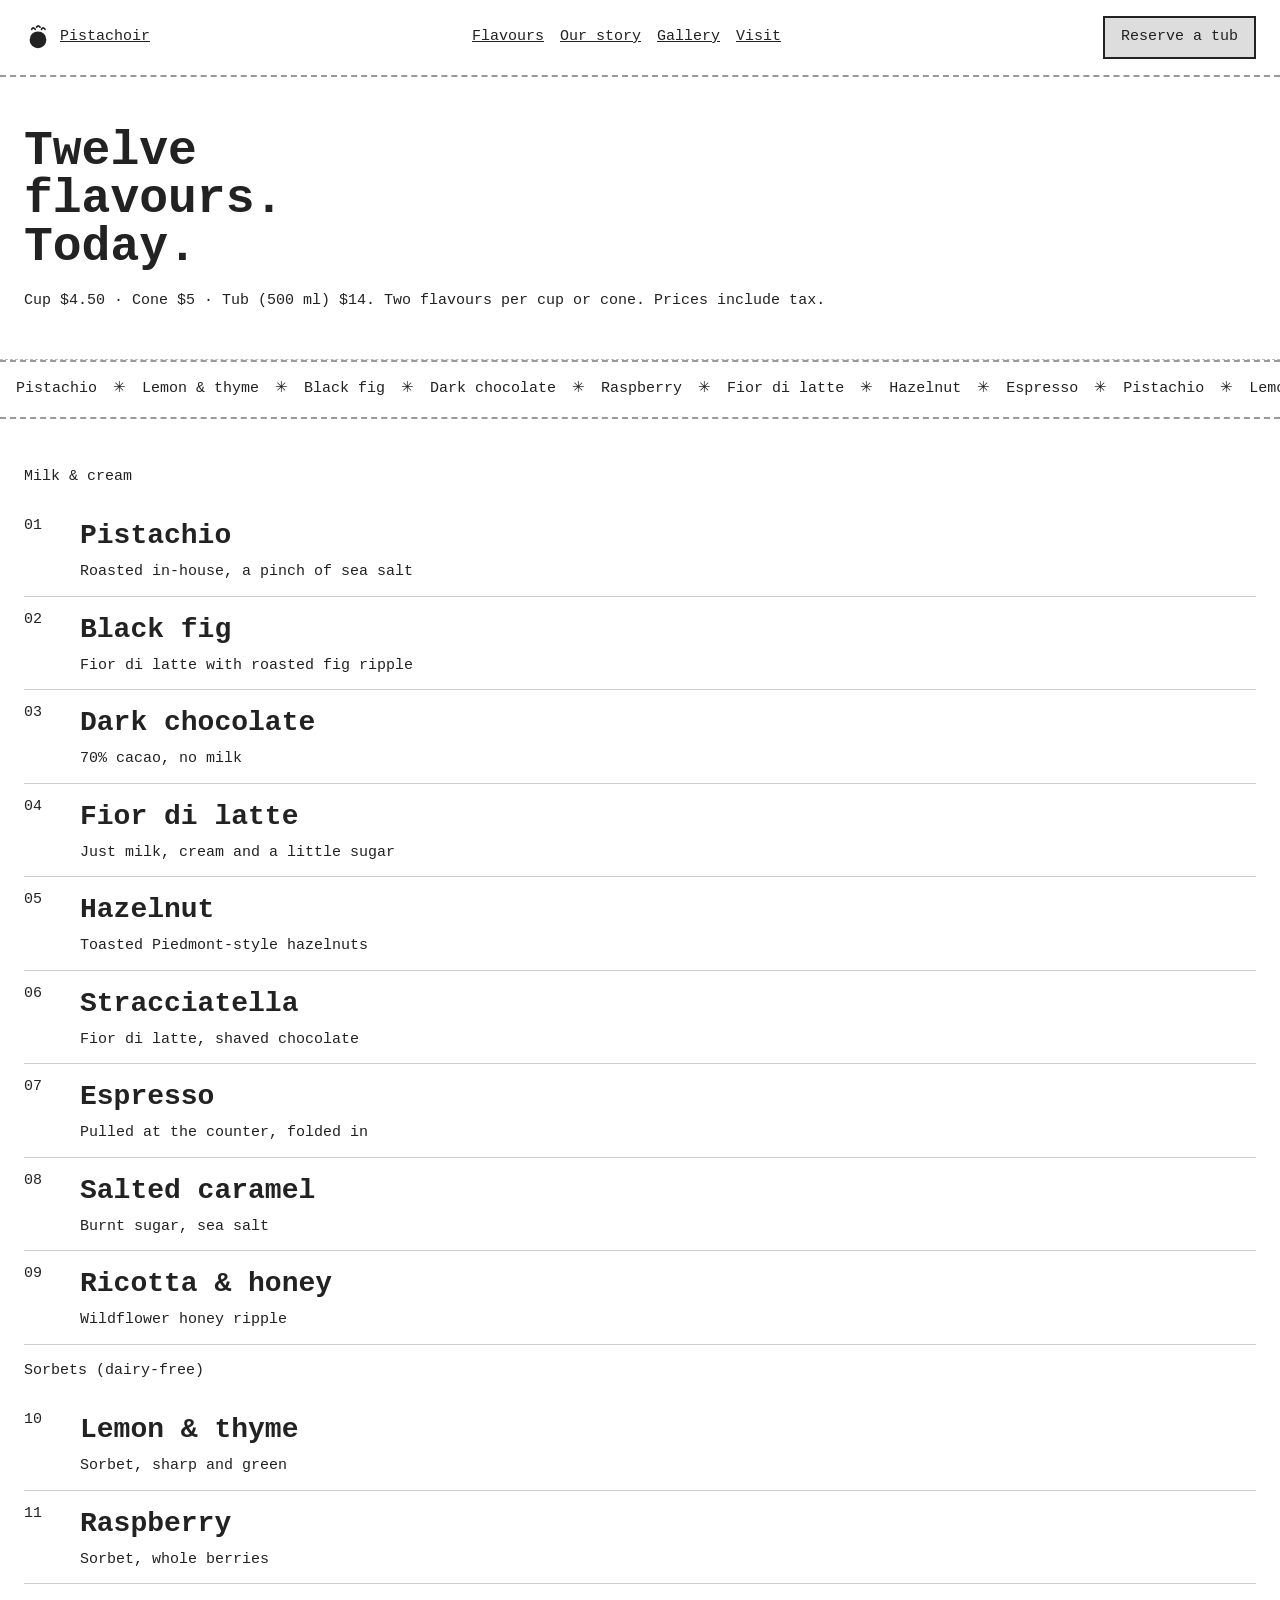
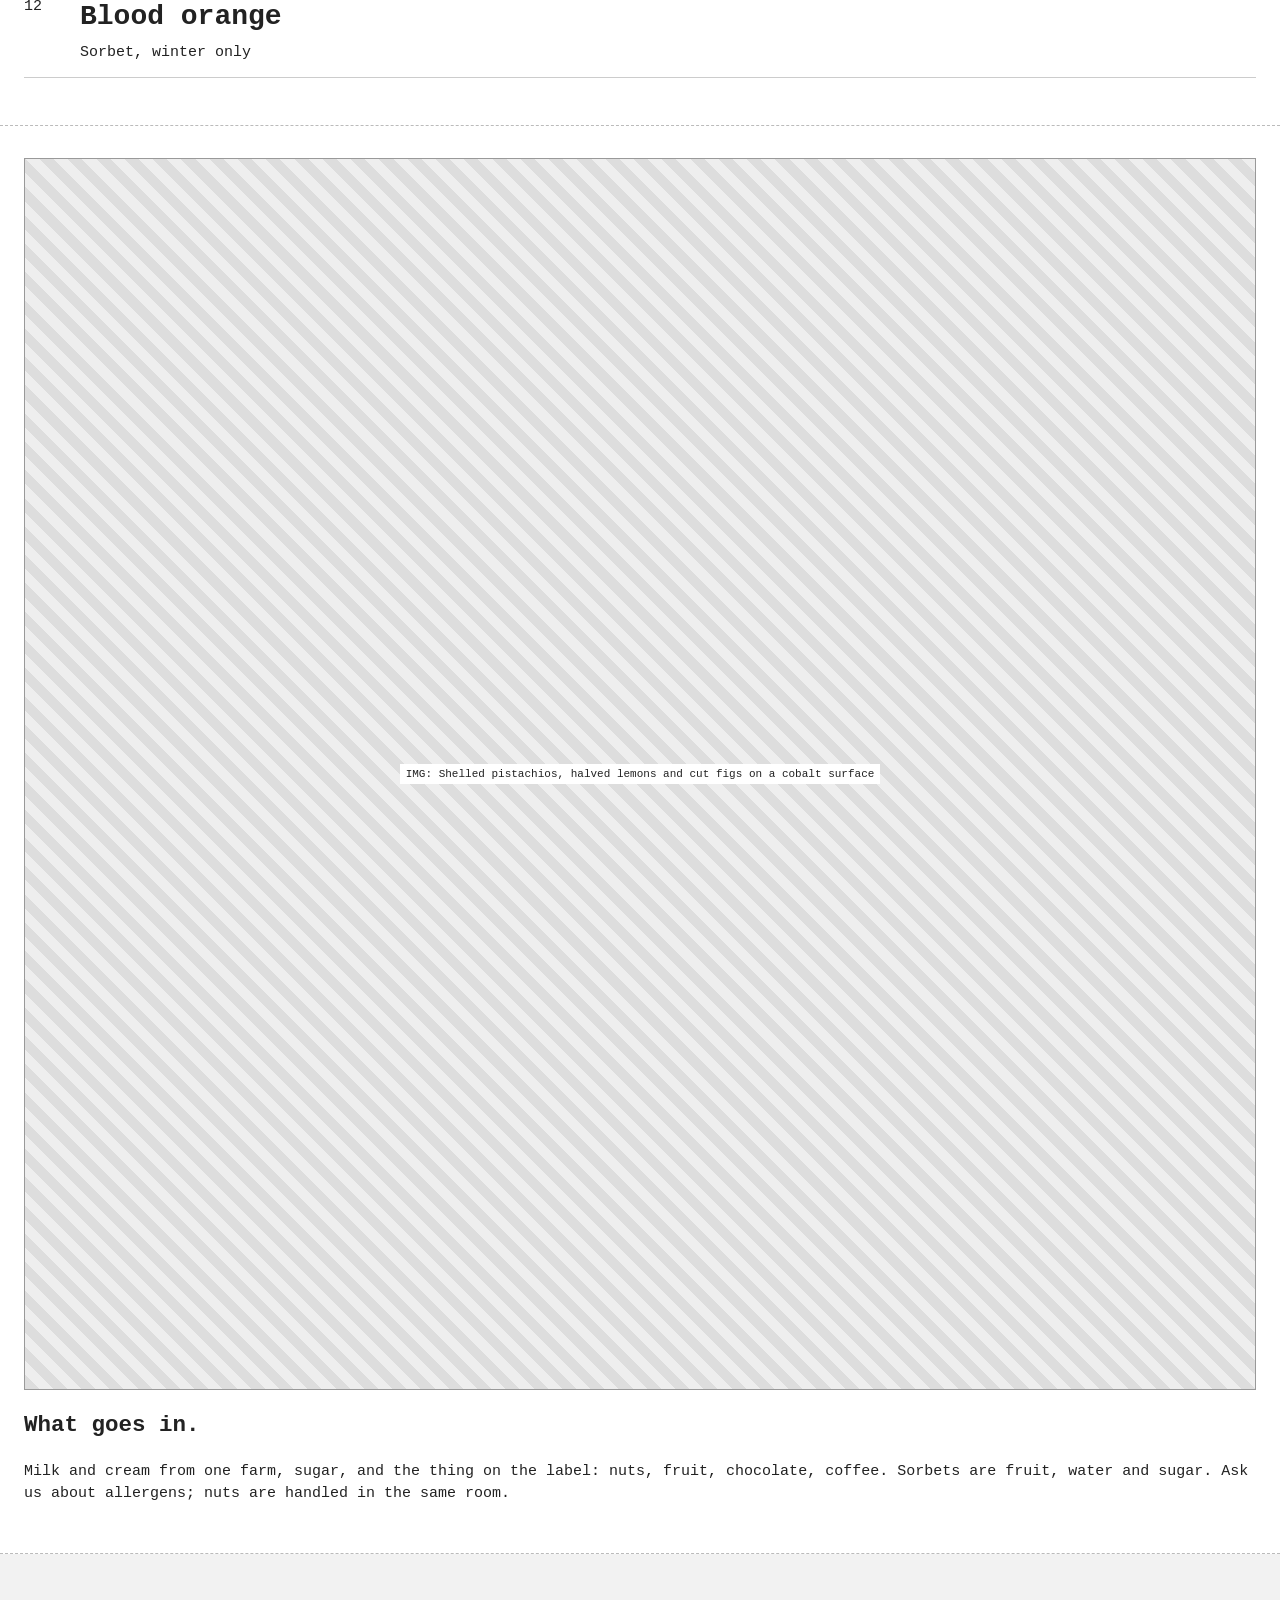
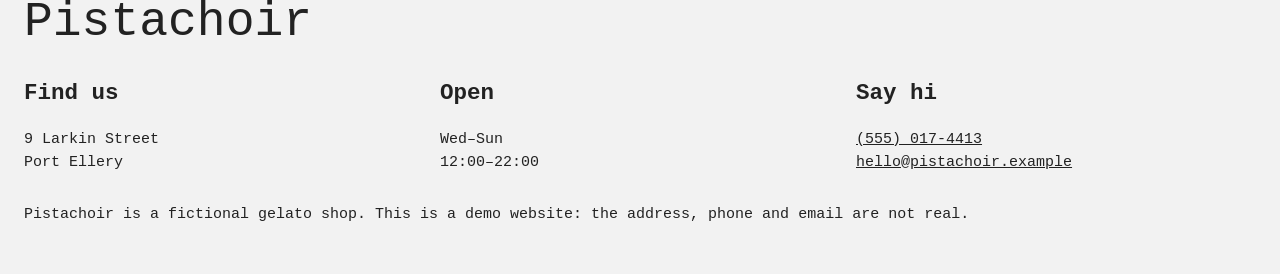
==== flavours.html @ d76c508a "Stage 0: wireframe - five pages, layout intent (overlaps, marquee, sticky chapters, sideways gallery" ====
<!doctype html>
<html lang="en">
<head>
<meta charset="utf-8">
<meta name="viewport" content="width=device-width, initial-scale=1">
<title>Flavours and prices · Pistachoir Gelato</title>
<meta name="description" content="All twelve Pistachoir gelato and sorbet flavours, with cup, cone and tub prices.">
<meta name="theme-color" content="#1b2db8">
<link rel="icon" href="favicon.svg" type="image/svg+xml">

<link rel="stylesheet" href="wireframe.css">

</head>
<body class="p-flav">
<a class="skip" href="#main">Skip to content</a>
<header class="hdr">
<a class="logo" href="index.html" aria-label="Pistachoir Gelato, home"><svg class="mark" viewBox="0 0 40 40" aria-hidden="true" focusable="false"><circle cx="20" cy="24" r="12" fill="currentColor"/><path d="M11 9q2-4 5 0M18 6q2-4 5 0M25 9q2-4 5 0" stroke="currentColor" stroke-width="2.4" fill="none" stroke-linecap="round"/></svg><span>Pistachoir</span></a>
<nav aria-label="Main"><ul class="nav"><li><a href="flavours.html" aria-current="page">Flavours</a></li><li><a href="story.html">Our story</a></li><li><a href="gallery.html">Gallery</a></li><li><a href="visit.html">Visit</a></li></ul></nav>
<a class="btn btn-sm" href="visit.html#reserve">Reserve a tub</a>
</header>
<main id="main">
<section class="phead">
<h1 class="mega" aria-label="Twelve flavours. Today."><span class="ln"><span class="w" style="--i:0">Twelve</span></span><span class="ln"><span class="w" style="--i:1">flavours.</span></span><span class="ln"><span class="w" style="--i:2">Today.</span></span></h1>
<p class="phead-copy reveal">Cup $4.50 · Cone $5 · Tub (500 ml) $14. Two flavours per cup or cone. Prices include tax.</p>
</section>
<div class="marquee" aria-hidden="true"><div class="track"><span>Pistachio</span><span class="star">✳</span><span>Lemon &amp; thyme</span><span class="star">✳</span><span>Black fig</span><span class="star">✳</span><span>Dark chocolate</span><span class="star">✳</span><span>Raspberry</span><span class="star">✳</span><span>Fior di latte</span><span class="star">✳</span><span>Hazelnut</span><span class="star">✳</span><span>Espresso</span><span class="star">✳</span><span>Pistachio</span><span class="star">✳</span><span>Lemon &amp; thyme</span><span class="star">✳</span><span>Black fig</span><span class="star">✳</span><span>Dark chocolate</span><span class="star">✳</span><span>Raspberry</span><span class="star">✳</span><span>Fior di latte</span><span class="star">✳</span><span>Hazelnut</span><span class="star">✳</span><span>Espresso</span><span class="star">✳</span></div></div><p class="sr">Flavours today: Pistachio, Lemon & thyme, Black fig, Dark chocolate, Raspberry, Fior di latte, Hazelnut, Espresso.</p>
<section class="choir full">
<div class="choir-head reveal"><p class="kicker">Milk &amp; cream</p></div>
<ol class="voices" start="1"><li data-img="img/tray-640.webp"><a href="flavours.html"><span class="num">01</span><span class="name">Pistachio</span><span class="note">Roasted in-house, a pinch of sea salt</span></a></li><li data-img="img/cups-640.webp"><a href="flavours.html"><span class="num">02</span><span class="name">Black fig</span><span class="note">Fior di latte with roasted fig ripple</span></a></li><li data-img="img/coupe-640.webp"><a href="flavours.html"><span class="num">03</span><span class="name">Dark chocolate</span><span class="note">70% cacao, no milk</span></a></li><li data-img="img/counter-640.webp"><a href="flavours.html"><span class="num">04</span><span class="name">Fior di latte</span><span class="note">Just milk, cream and a little sugar</span></a></li><li data-img="img/counter-640.webp"><a href="flavours.html"><span class="num">05</span><span class="name">Hazelnut</span><span class="note">Toasted Piedmont-style hazelnuts</span></a></li><li data-img="img/counter-640.webp"><a href="flavours.html"><span class="num">06</span><span class="name">Stracciatella</span><span class="note">Fior di latte, shaved chocolate</span></a></li><li data-img="img/coupe-640.webp"><a href="flavours.html"><span class="num">07</span><span class="name">Espresso</span><span class="note">Pulled at the counter, folded in</span></a></li><li data-img="img/counter-640.webp"><a href="flavours.html"><span class="num">08</span><span class="name">Salted caramel</span><span class="note">Burnt sugar, sea salt</span></a></li><li data-img="img/ingredients-640.webp"><a href="flavours.html"><span class="num">09</span><span class="name">Ricotta &amp; honey</span><span class="note">Wildflower honey ripple</span></a></li></ol>
<div class="choir-head reveal"><p class="kicker">Sorbets (dairy-free)</p></div>
<ol class="voices" start="10"><li data-img="img/coupe-640.webp"><a href="flavours.html"><span class="num">10</span><span class="name">Lemon &amp; thyme</span><span class="note">Sorbet, sharp and green</span></a></li><li data-img="img/cups-640.webp"><a href="flavours.html"><span class="num">11</span><span class="name">Raspberry</span><span class="note">Sorbet, whole berries</span></a></li><li data-img="img/ingredients-640.webp"><a href="flavours.html"><span class="num">12</span><span class="name">Blood orange</span><span class="note">Sorbet, winter only</span></a></li></ol>
<img class="follow" alt="" aria-hidden="true" width="320" height="240">
</section>
<section class="flav-aside">
<figure class="ph fa-fig clip" style="aspect-ratio:1024/1024"><span>IMG: Shelled pistachios, halved lemons and cut figs on a cobalt surface</span></figure>
<div class="reveal"><h2 class="big">What goes in.</h2><p>Milk and cream from one farm, sugar, and the thing on the label: nuts, fruit, chocolate, coffee. Sorbets are fruit, water and sugar. Ask us about allergens; nuts are handled in the same room.</p></div>
</section>
</main>
<footer class="ftr">
<p class="ftr-big" aria-hidden="true">Pistachoir</p>
<div class="ftr-grid">
<div><h2 class="ftr-h">Find us</h2><p>9 Larkin Street<br>Port Ellery</p></div>
<div><h2 class="ftr-h">Open</h2><p>Wed–Sun<br>12:00–22:00</p></div>
<div><h2 class="ftr-h">Say hi</h2><p><a href="tel:+15550174413">(555) 017-4413</a><br><a href="mailto:hello@pistachoir.example">hello@pistachoir.example</a></p></div>
</div>
<p class="fine">Pistachoir is a fictional gelato shop. This is a demo website: the address, phone and email are not real.</p>
</footer>
<a class="m-cta btn" href="visit.html#reserve">Reserve a tub</a>
</body>
</html>
---- wireframe.css ----
/* Stage 0 wireframe: layout intent only (overlaps, sticky, horizontal strip), no brand */
*{box-sizing:border-box}body{margin:0;font:15px/1.5 monospace;color:#222;background:#fff}
a{color:#222}.skip,.sr{position:absolute;left:-9999px}
.hdr{display:flex;gap:16px;align-items:center;justify-content:space-between;padding:16px 24px;border-bottom:2px dashed #999;flex-wrap:wrap}
.logo{display:flex;gap:8px;align-items:center}.mark{width:28px}.nav{display:flex;gap:16px;list-style:none;margin:0;padding:0;flex-wrap:wrap}
.btn{border:2px solid #222;padding:8px 16px;text-decoration:none;background:#ddd;display:inline-block;font:inherit}
.ph{margin:0;background:repeating-linear-gradient(45deg,#ddd 0 10px,#eee 10px 20px);border:1px solid #999;display:grid;place-items:center;width:100%}
.ph span{background:#fff;padding:2px 6px;font-size:11px;text-align:center}
section{padding:32px 24px;border-bottom:1px dashed #bbb;position:relative}
.mega .ln{display:block;font-size:48px;font-weight:bold;line-height:1}
.hero{display:grid;gap:16px}.hero-fig{max-width:320px}.badge{width:96px;border:1px dashed #999;border-radius:50%}.badge text{font-size:14px}
.marquee{border-block:2px dashed #999;padding:16px;white-space:nowrap;overflow:hidden}.marquee .track span{margin-right:16px}
.voices{list-style:none;padding:0}.voices a{display:grid;grid-template-columns:40px 1fr;gap:4px 16px;padding:12px 0;border-bottom:1px solid #ccc;text-decoration:none}
.voices .name{font-size:28px;font-weight:bold}.voices .note{grid-column:2}.follow{display:none}
.overlap{display:grid;gap:16px}.ghost{font-size:80px;color:#ddd;margin:0}
.clipword{font-size:72px;font-weight:bold;margin:0;color:#bbb}
.stats{display:grid;grid-template-columns:repeat(auto-fit,minmax(140px,1fr));gap:16px}.stat{border:1px solid #aaa;padding:16px}.stat-n{font-size:32px;margin:0}
.cta-band{display:grid;gap:16px}
.chapters{display:grid;gap:24px}.ch{border:1px solid #ccc;padding:16px;margin-bottom:16px}
.h-track{display:flex;gap:16px;overflow-x:auto}.h-item{flex:0 0 260px;margin:0}
.visit-grid{display:grid;gap:24px}.map{width:100%;max-width:400px;border:1px solid #999}.map .road{stroke:#999;stroke-width:6;fill:none}.map .sea{fill:#ddd}
.field{display:grid;gap:4px;margin-bottom:12px}input,select{font:inherit;padding:8px}
.ftr{padding:32px 24px;background:#f2f2f2}.ftr-big{font-size:48px;margin:0}.ftr-grid{display:grid;grid-template-columns:repeat(auto-fit,minmax(160px,1fr));gap:16px}
.m-cta{display:none}
@media(min-width:900px){.hero{grid-template-columns:2fr 1fr}.overlap,.cta-band,.chapters,.visit-grid{grid-template-columns:1fr 1fr}}
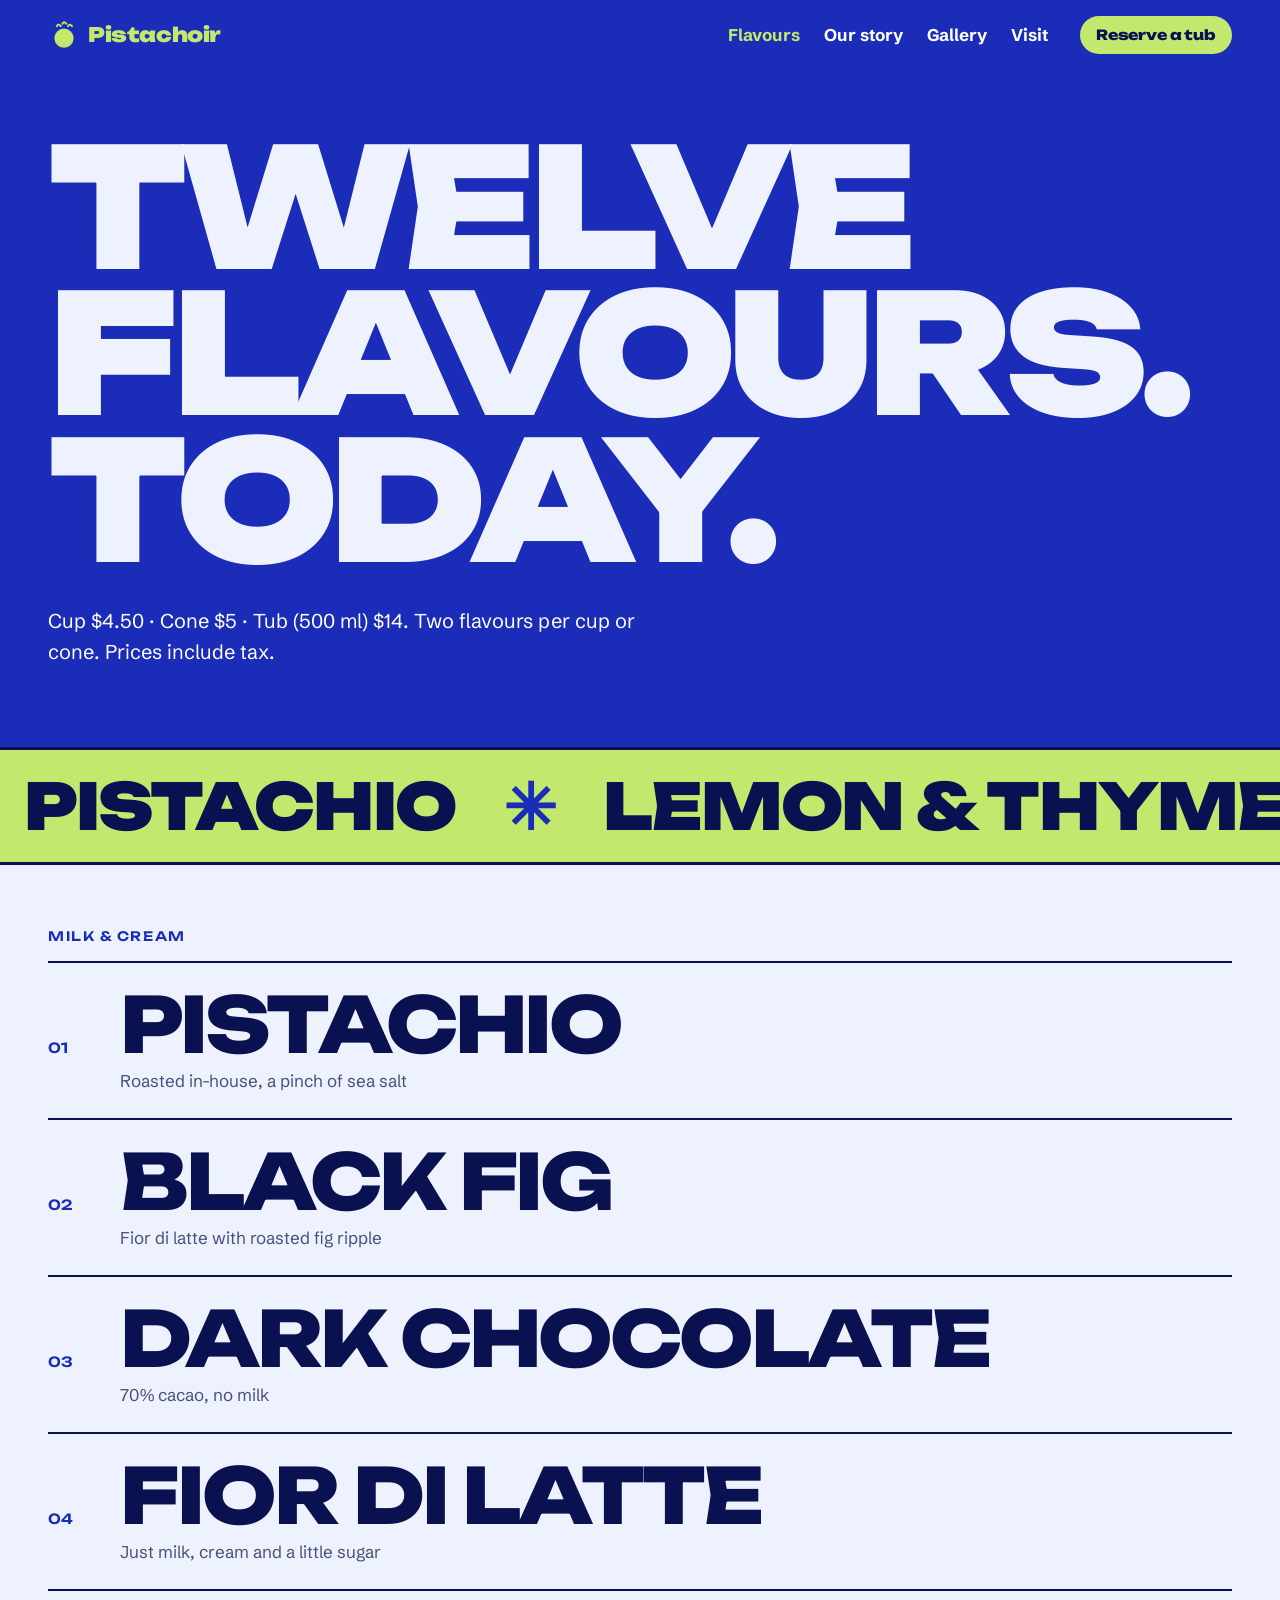
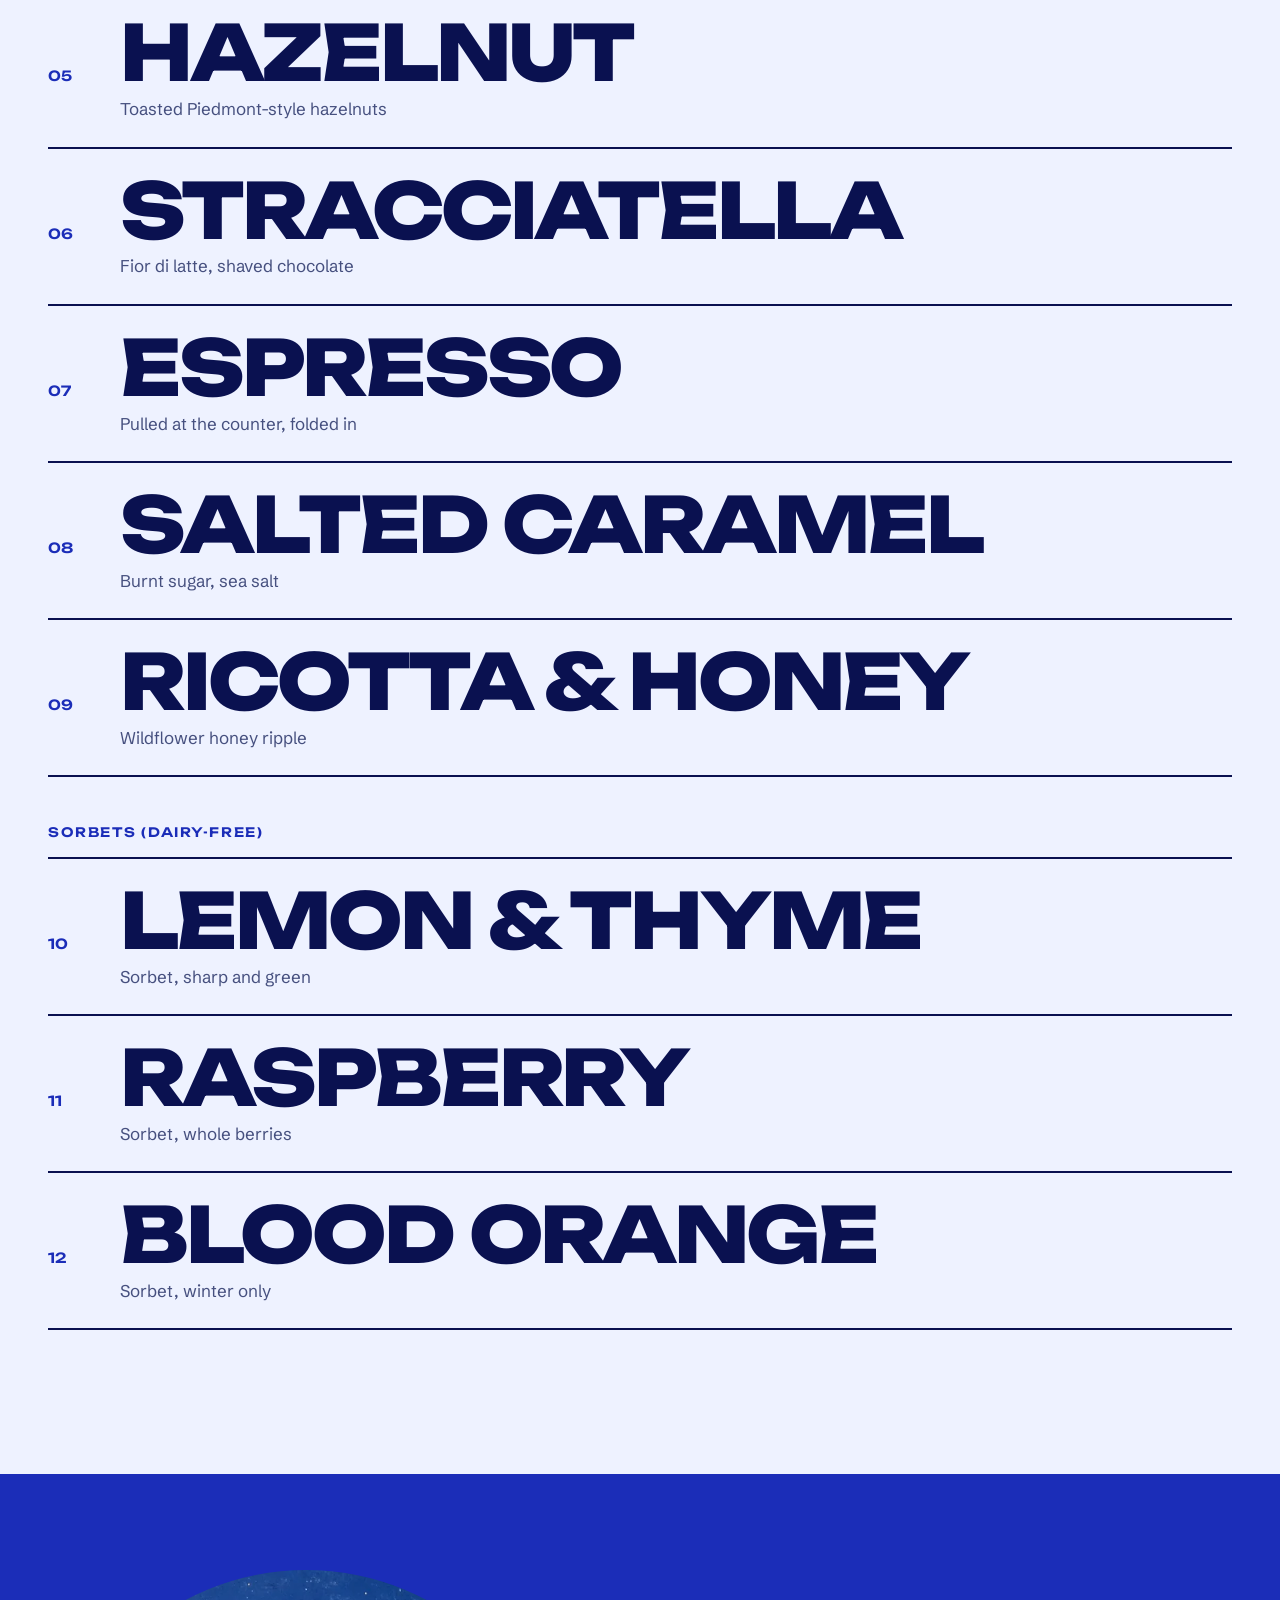
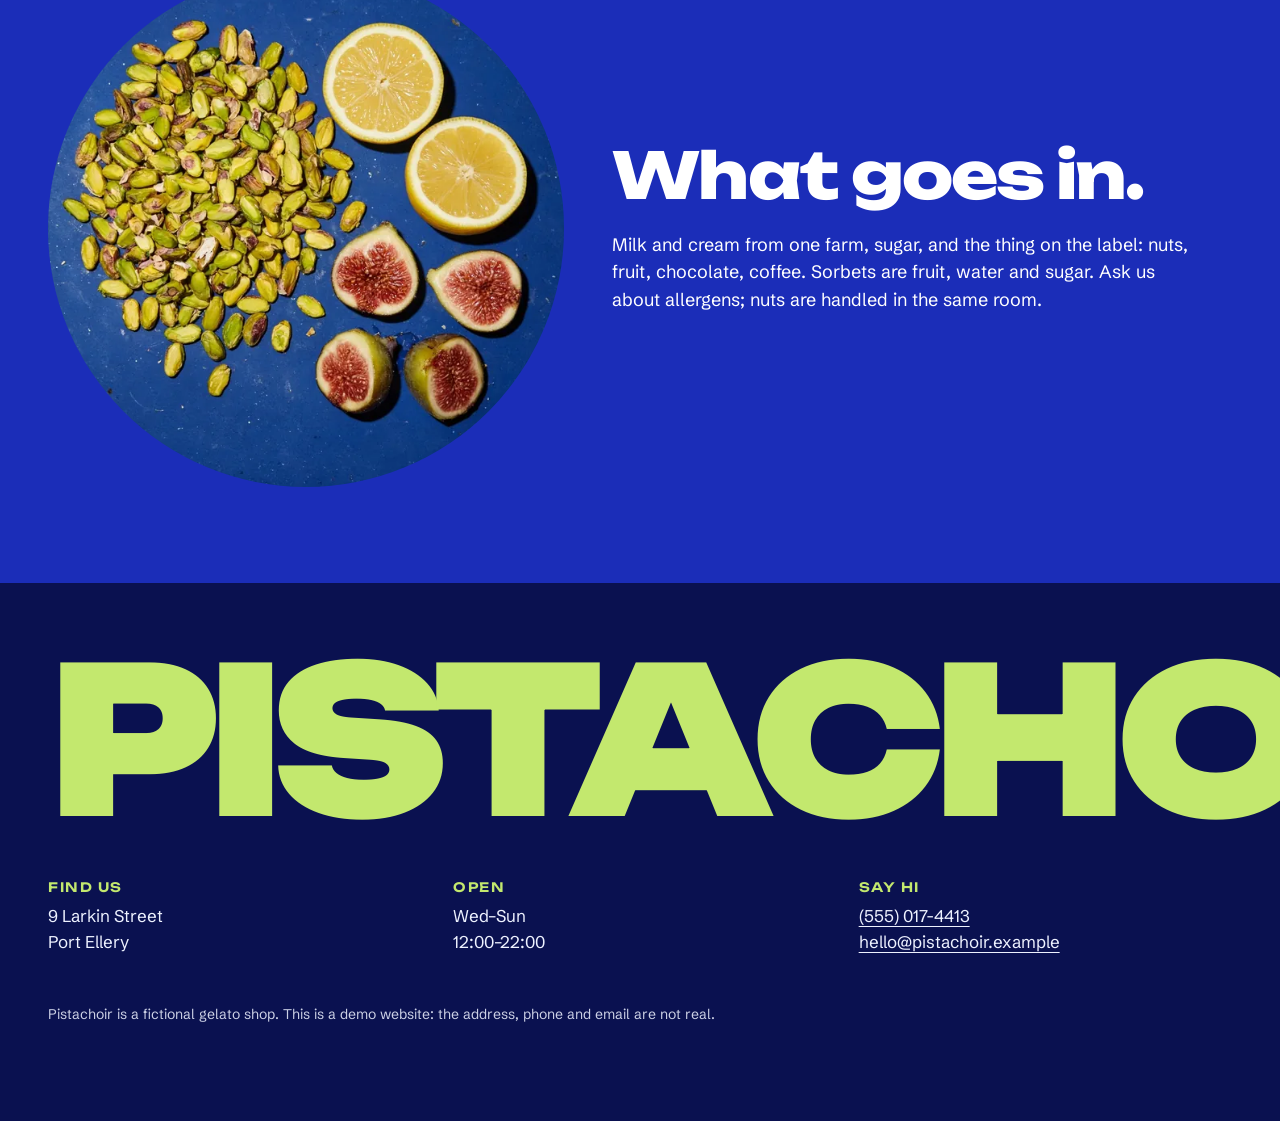
==== commit 08512710: "Stage 1 (v1): cobalt + pistachio palette, Unbounded + Schibsted Grotesk, generated photos, layouts, " ====
--- a/flavours.html
+++ b/flavours.html
@@ -7,9 +7,9 @@
 <meta name="description" content="All twelve Pistachoir gelato and sorbet flavours, with cup, cone and tub prices.">
 <meta name="theme-color" content="#1b2db8">
 <link rel="icon" href="favicon.svg" type="image/svg+xml">
-
-<link rel="stylesheet" href="wireframe.css">
-
+<link rel="preconnect" href="https://fonts.googleapis.com"><link rel="preconnect" href="https://fonts.gstatic.com" crossorigin><link href="https://fonts.googleapis.com/css2?family=Unbounded:wght@400;600;800;900&family=Schibsted+Grotesk:ital,wght@0,400;0,500;0,700;1,400&display=swap" rel="stylesheet">
+<link rel="stylesheet" href="styles.css">
+<script src="motion.js" defer></script>
 </head>
 <body class="p-flav">
 <a class="skip" href="#main">Skip to content</a>
@@ -32,7 +32,7 @@
 <img class="follow" alt="" aria-hidden="true" width="320" height="240">
 </section>
 <section class="flav-aside">
-<figure class="ph fa-fig clip" style="aspect-ratio:1024/1024"><span>IMG: Shelled pistachios, halved lemons and cut figs on a cobalt surface</span></figure>
+<figure class="pic fa-fig clip" data-speed="-0.08"><picture><source type="image/webp" srcset="img/ingredients-640.webp 640w, img/ingredients-1280.webp 1280w" sizes="(min-width: 960px) 50vw, 100vw"><img src="img/ingredients-1280.jpg" alt="Shelled pistachios, halved lemons and cut figs on a cobalt surface" width="1024" height="1024" loading="lazy" decoding="async"></picture></figure>
 <div class="reveal"><h2 class="big">What goes in.</h2><p>Milk and cream from one farm, sugar, and the thing on the label: nuts, fruit, chocolate, coffee. Sorbets are fruit, water and sugar. Ask us about allergens; nuts are handled in the same room.</p></div>
 </section>
 </main>
--- a/styles.css
+++ b/styles.css
@@ -0,0 +1,177 @@
+/* Pistachoir — hand-written CSS, no framework, no template.
+   Palette: main --cobalt #1b2db8 | accent --pist #c3e86e
+            neutrals --ink #0a1150, --ice #eef2ff, --white #ffffff, --mist #46507f
+   Type:    Unbounded (display, OFL) + Schibsted Grotesk (text, OFL)
+   Spacing: 8-pt scale --s1..--s16 */
+:root{
+  --cobalt:#1b2db8; --pist:#c3e86e; --ink:#0a1150; --ice:#eef2ff; --white:#fff; --mist:#46507f;
+  --s1:8px;--s2:16px;--s3:24px;--s4:32px;--s5:40px;--s6:48px;--s8:64px;--s10:80px;--s12:96px;--s16:128px;
+  --display:"Unbounded", "Arial Black", sans-serif; --text:"Schibsted Grotesk", "Helvetica Neue", Arial, sans-serif;
+  --gut:clamp(16px,4vw,48px); --ease:cubic-bezier(.2,.7,.1,1);
+}
+*,*::before,*::after{box-sizing:border-box}
+html{-webkit-text-size-adjust:100%}
+body{margin:0;background:var(--cobalt);color:var(--white);font:400 1.0625rem/1.55 var(--text);overflow-x:clip}
+img{display:block;max-width:100%;height:auto}
+figure{margin:0}picture{display:block}
+a{color:inherit;text-underline-offset:4px}
+h1,h2,h3,p{margin:0}
+.skip{position:absolute;left:var(--s2);top:-100px;background:var(--pist);color:var(--ink);padding:var(--s1) var(--s2);z-index:50;font-weight:700}
+.skip:focus{top:var(--s2)}
+.sr{position:absolute;width:1px;height:1px;overflow:hidden;clip:rect(0 0 0 0);white-space:nowrap}
+
+/* header */
+.hdr{position:sticky;top:0;z-index:20;display:flex;align-items:center;gap:var(--s2) var(--s4);padding:var(--s2) var(--gut);background:var(--cobalt);flex-wrap:wrap}
+.logo{display:flex;align-items:center;gap:var(--s1);text-decoration:none;color:var(--pist);font:900 1.25rem/1 var(--display);letter-spacing:-.02em;margin-right:auto}
+.mark{width:32px;height:32px}
+.nav{display:flex;gap:var(--s1) var(--s3);list-style:none;margin:0;padding:0}
+.nav a{text-decoration:none;font-weight:700;padding-block:var(--s1)}
+.nav a[aria-current="page"]{color:var(--pist)}
+
+/* buttons & links */
+.btn{display:inline-block;background:var(--pist);color:var(--ink);font:800 1rem/1 var(--display);letter-spacing:-.01em;padding:var(--s2) var(--s3);border:0;border-radius:999px;text-decoration:none;cursor:pointer}
+.btn-sm{font-size:.875rem;padding:12px var(--s2)}
+.btn-alt{background:var(--ink);color:var(--pist)}
+.lnk{font-weight:700;text-decoration:underline;text-decoration-thickness:2px}
+.lnk::after{content:" ↗"}
+.kicker{font:600 .8125rem/1.2 var(--display);letter-spacing:.12em;text-transform:uppercase;color:var(--pist);margin-bottom:var(--s2)}
+.big{font:800 clamp(2rem,5vw,4rem)/1 var(--display);letter-spacing:-.03em;margin-bottom:var(--s3)}
+
+/* mega headline */
+.mega{font:900 clamp(3.25rem,13vw,13rem)/.88 var(--display);letter-spacing:-.05em;text-transform:uppercase;color:var(--ice)}
+.mega .ln{display:block}
+.mega .w{display:inline-block}
+
+/* hero */
+.hero{position:relative;padding:var(--s4) var(--gut) var(--s10);display:grid;gap:var(--s4)}
+.hero .mega{position:relative;z-index:2}
+.hero .mega .ln:first-child{color:var(--pist)}
+.hero-fig{position:relative;z-index:1}
+.hero-fig img{border-radius:999px 999px var(--s3) var(--s3);width:100%}
+.hero-copy{font-size:1.25rem;max-width:30em;margin-bottom:var(--s3)}
+.cta-row{display:flex;flex-wrap:wrap;gap:var(--s2) var(--s3);align-items:center}
+.badge{position:absolute;width:132px;right:var(--gut);top:var(--s2);z-index:3}
+.badge text{font:800 15px var(--display);letter-spacing:2px;fill:var(--ink)}
+.badge circle{fill:var(--cobalt)}
+.badge{background:var(--pist);border-radius:50%}
+
+/* marquee */
+.marquee{background:var(--pist);color:var(--ink);overflow:hidden;padding:var(--s3) 0;border-block:3px solid var(--ink)}
+.track{display:flex;width:max-content;font:900 clamp(2rem,5vw,4.5rem)/1 var(--display);letter-spacing:-.03em;text-transform:uppercase}
+.track span{padding-inline:var(--s3);white-space:nowrap}
+.track .star{color:var(--cobalt)}
+
+/* choir (flavour list) */
+.choir{background:var(--ice);color:var(--ink);padding:var(--s12) var(--gut);position:relative}
+.choir .kicker{color:var(--cobalt)}
+.voices{list-style:none;margin:0 0 var(--s6);padding:0;border-top:2px solid var(--ink)}
+.voices a{display:grid;grid-template-columns:3rem 1fr;gap:4px var(--s3);align-items:baseline;padding:var(--s3) 0;border-bottom:2px solid var(--ink);text-decoration:none}
+.voices .num{font:600 .875rem/1 var(--display);color:var(--cobalt)}
+.voices .name{font:800 clamp(1.75rem,6vw,5rem)/1 var(--display);letter-spacing:-.04em;text-transform:uppercase}
+.voices .note{grid-column:2;color:var(--mist)}
+.follow{display:none}
+
+/* overlap */
+.overlap{position:relative;padding:var(--s16) var(--gut);display:grid;gap:var(--s4);overflow:hidden}
+.ghost{position:absolute;top:var(--s4);left:0;font:900 clamp(6rem,28vw,26rem)/1 var(--display);letter-spacing:-.06em;color:transparent;-webkit-text-stroke:2px rgba(195,232,110,.55);white-space:nowrap;pointer-events:none}
+.o1 img,.o2 img{border-radius:var(--s2)}
+.o-text p{max-width:30em;margin-bottom:var(--s3);font-size:1.125rem}
+
+/* clip text */
+.cliptext{background:var(--ink);padding:var(--s12) var(--gut);overflow:hidden}
+.clipword{font:900 clamp(4rem,19vw,19rem)/.9 var(--display);letter-spacing:-.06em;text-transform:uppercase;background:var(--bg) center/cover;-webkit-background-clip:text;background-clip:text;color:transparent}
+.clip-cap{max-width:34em;font-size:1.25rem;margin-top:var(--s4);color:var(--ice)}
+
+/* stats */
+.stats{display:grid;grid-template-columns:repeat(2,1fr);gap:var(--s4) var(--s3);padding:var(--s12) var(--gut);background:var(--cobalt)}
+.stat-n{font:900 clamp(3rem,8vw,7rem)/1 var(--display);letter-spacing:-.05em;color:var(--pist);margin-bottom:var(--s1)}
+
+/* CTA band */
+.cta-band{background:var(--pist);color:var(--ink);padding:var(--s12) var(--gut);display:grid;gap:var(--s6);align-items:center;overflow:hidden}
+.cta-fig img{border-radius:var(--s2)}
+.mega2{font:900 clamp(3rem,9vw,8.5rem)/.9 var(--display);letter-spacing:-.05em;text-transform:uppercase;margin-bottom:var(--s3)}
+.cta-text p{font-size:1.25rem;max-width:26em;margin-bottom:var(--s4)}
+
+/* page heads */
+.phead{padding:var(--s8) var(--gut) var(--s10);position:relative}
+.phead-copy{font-size:1.25rem;max-width:32em;margin-top:var(--s4)}
+.story-head{display:grid;gap:var(--s4)}
+.sh-fig img{border-radius:var(--s2)}
+
+/* flavours page */
+.choir.full{padding-top:var(--s8)}
+.flav-aside{display:grid;gap:var(--s6);padding:var(--s12) var(--gut);align-items:center}
+.flav-aside p{font-size:1.125rem;max-width:32em}
+.fa-fig img{border-radius:999px}
+
+/* story chapters */
+.chapters{background:var(--ice);color:var(--ink);padding:var(--s12) var(--gut);display:grid;gap:var(--s6)}
+.chapters .kicker{color:var(--cobalt)}
+.ch{padding-block:var(--s6);border-top:2px solid var(--ink)}
+.ch p{font-size:1.125rem;max-width:32em}
+.ch-fig img{border-radius:var(--s2)}
+
+/* gallery */
+.hscroll{padding:0 var(--gut) var(--s12)}
+.h-track{display:grid;gap:var(--s6)}
+.h-item figcaption{font-weight:500;padding-top:var(--s1)}
+.h-item figcaption span{font:800 .875rem var(--display);color:var(--pist);margin-right:var(--s1)}
+.h-pic img{border-radius:var(--s2)}
+
+/* visit */
+.visit-grid{display:grid;gap:var(--s8);padding:0 var(--gut) var(--s12)}
+.map{width:100%;color:var(--ice);background:var(--ink);border-radius:var(--s2);margin-bottom:var(--s4)}
+.map .road{stroke:var(--mist);stroke-width:10;fill:none;stroke-linecap:round}
+.map .road.big{stroke:#6b75b8;stroke-width:16}
+.map .sea{fill:var(--cobalt)}
+.map .pin{fill:var(--pist)}.map .pin-in{fill:var(--ink)}
+.hours{display:grid;grid-template-columns:auto 1fr;gap:var(--s1) var(--s3);margin:0 0 var(--s4)}
+.hours dt{font-weight:700}.hours dd{margin:0}
+.form{background:var(--ice);color:var(--ink);padding:var(--s4);border-radius:var(--s3)}
+.form-note{color:var(--mist);margin-bottom:var(--s3)}
+.form-status:empty{display:none}
+.form-status{background:var(--pist);padding:var(--s2);border-radius:var(--s1);font-weight:700;margin-bottom:var(--s2)}
+.field{display:grid;gap:var(--s1);margin-bottom:var(--s3)}
+.two{display:grid;gap:0 var(--s3)}
+label{font-weight:700}
+input,select{font:inherit;color:var(--ink);background:var(--white);border:2px solid var(--ink);border-radius:var(--s1);padding:12px var(--s2);width:100%}
+
+/* footer */
+.ftr{background:var(--ink);color:var(--ice);padding:var(--s8) var(--gut) var(--s12);overflow:hidden}
+.ftr-big{font:900 clamp(3.5rem,16vw,16rem)/.9 var(--display);letter-spacing:-.06em;color:var(--pist);margin-bottom:var(--s6);text-transform:uppercase}
+.ftr-grid{display:grid;grid-template-columns:repeat(auto-fit,minmax(180px,1fr));gap:var(--s4)}
+.ftr-h{font:600 .8125rem var(--display);letter-spacing:.12em;text-transform:uppercase;color:var(--pist);margin-bottom:var(--s1)}
+.fine{margin-top:var(--s6);font-size:.875rem;opacity:.85}
+.m-cta{position:fixed;left:var(--s2);right:var(--s2);bottom:var(--s2);z-index:30;text-align:center}
+
+/* v1 motion: simple reveal */
+.reveal{opacity:0;transform:translateY(32px);transition:opacity .7s var(--ease),transform .7s var(--ease)}
+.reveal.is-in{opacity:1;transform:none}
+
+@media (min-width:900px){
+  .hero{grid-template-columns:7fr 4fr;align-items:end}
+  .hero .mega{grid-column:1/-1}
+  .hero-fig{grid-column:2;grid-row:1/3;align-self:start;margin-top:12vw}
+  .hero-side{grid-column:1;grid-row:2}
+  .overlap{grid-template-columns:repeat(12,1fr);align-items:center}
+  .o1{grid-column:1/6;grid-row:1}
+  .o2{grid-column:4/9;grid-row:1;margin-top:40%}
+  .o-text{grid-column:9/13}
+  .stats{grid-template-columns:repeat(4,1fr)}
+  .cta-band{grid-template-columns:5fr 6fr}
+  .story-head{grid-template-columns:7fr 4fr;align-items:end}
+  .flav-aside{grid-template-columns:5fr 6fr}
+  .chapters{grid-template-columns:5fr 7fr;align-items:start}
+  .ch-sticky{position:sticky;top:96px}
+  .h-track{grid-template-columns:repeat(2,1fr)}
+  .visit-grid{grid-template-columns:1fr 1fr;align-items:start}
+  .two{grid-template-columns:1fr 1fr}
+  .m-cta{display:none}
+}
+@media (max-width:899px){
+  .hdr .btn-sm{display:none}
+  .nav{width:100%;overflow-x:auto}
+  .badge{width:96px;top:auto;bottom:var(--s3)}
+  .ftr{padding-bottom:calc(var(--s16))}
+}
+@media (prefers-reduced-motion:reduce){.reveal{opacity:1;transform:none;transition:none}}
